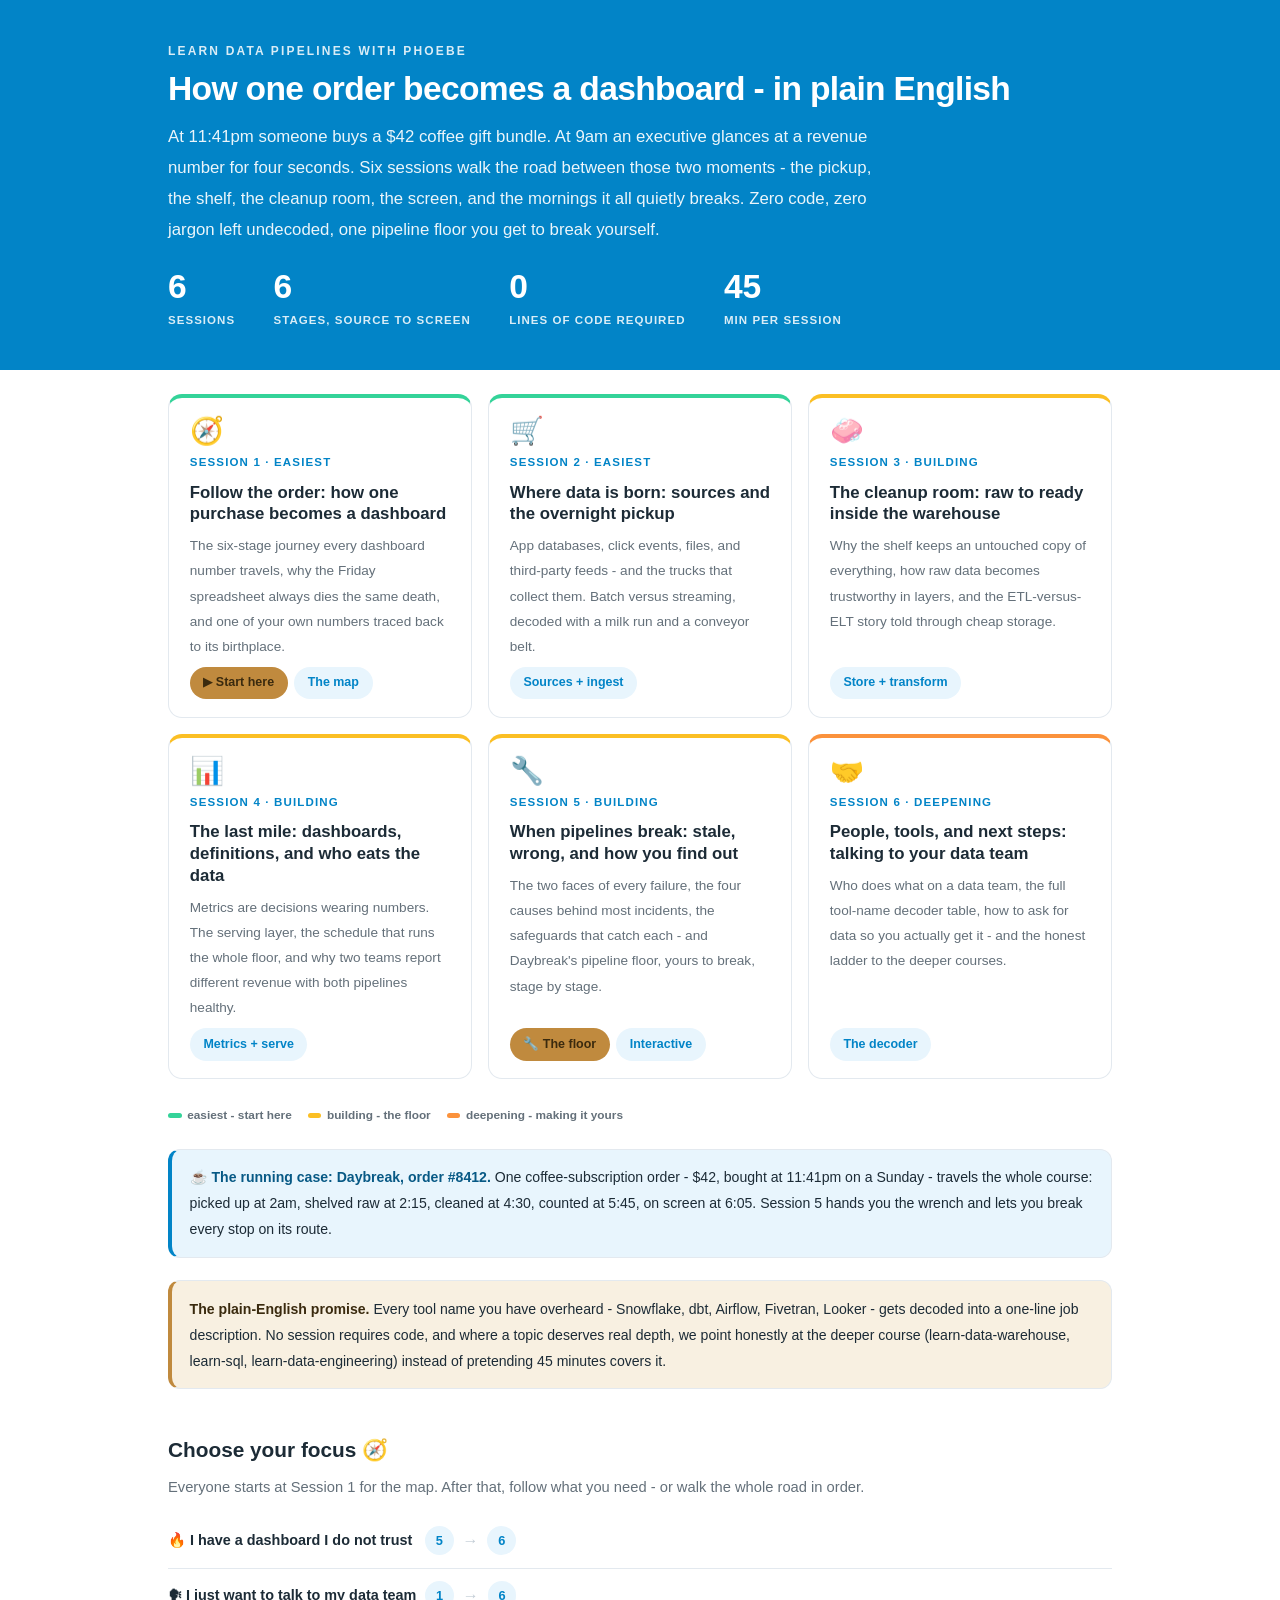
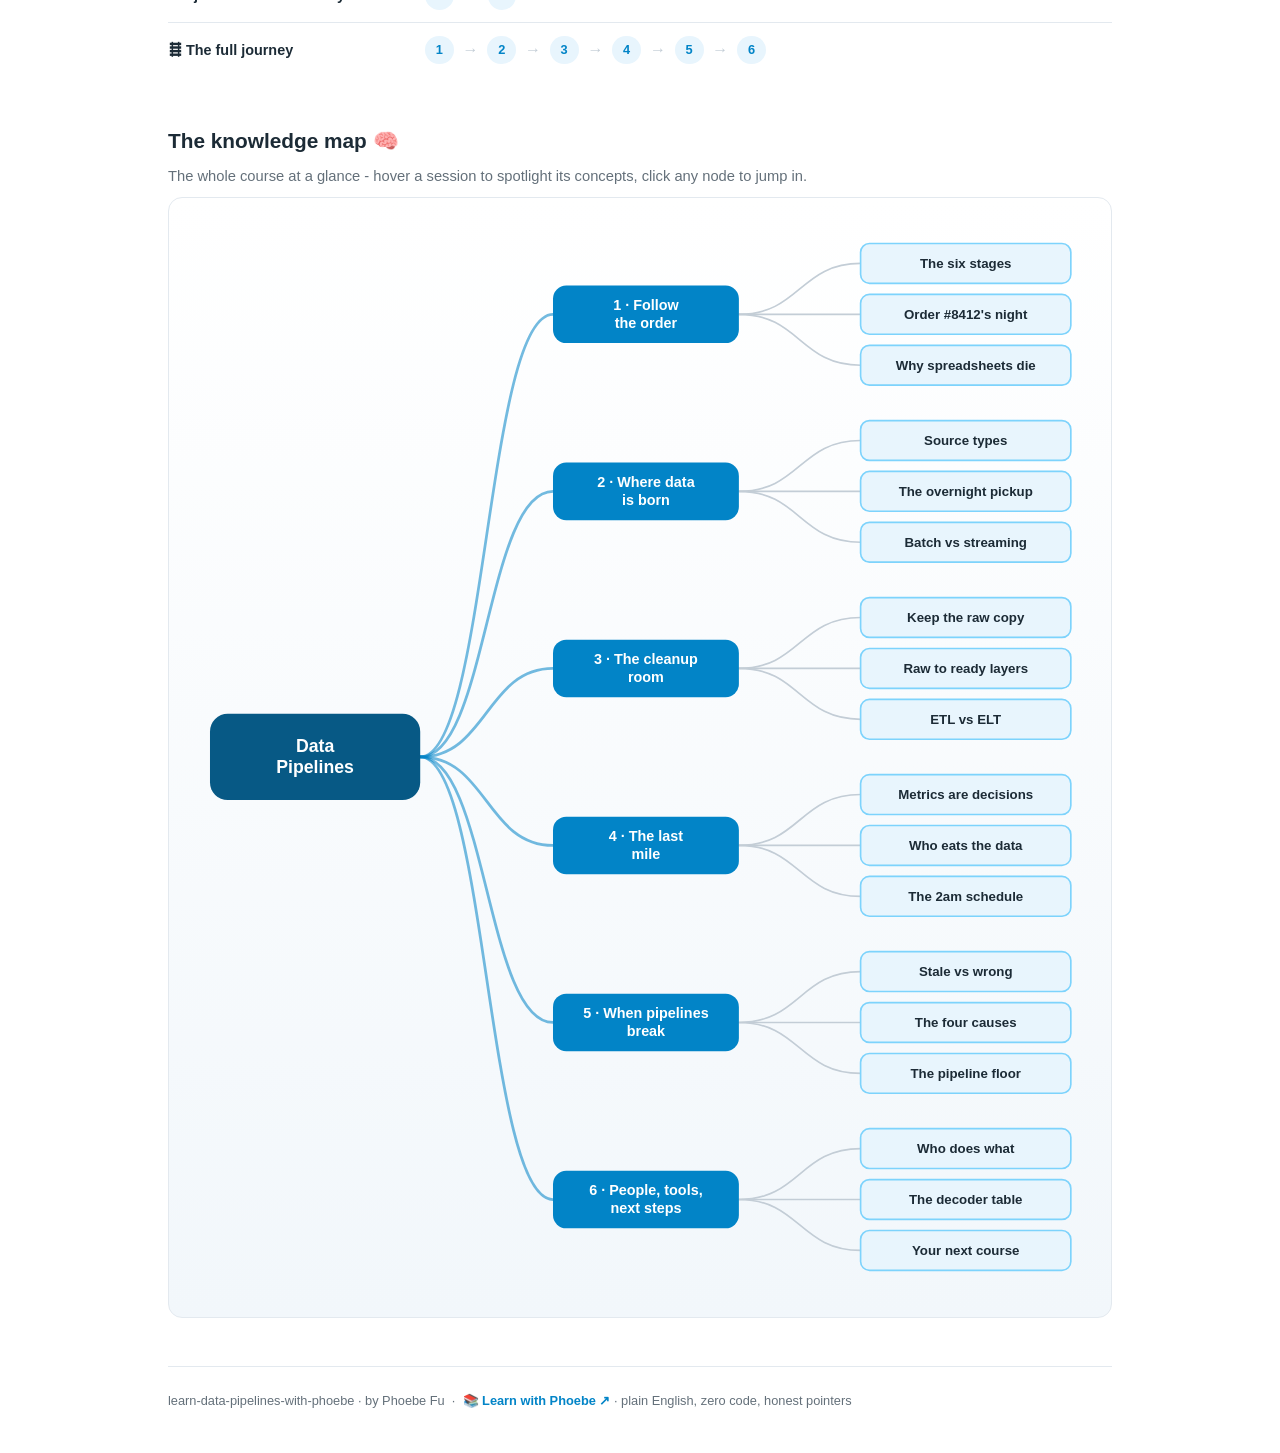
==== index.html @ 3b0aaba6 "Fix diagram clipping and make every page readable on a narrow screen Diagrams: measured geometry def" ====
<!DOCTYPE html>
<html lang="en">
<head>
<meta charset="UTF-8">
<meta name="viewport" content="width=device-width, initial-scale=1.0">
<title>learn data pipelines with phoebe - how one order becomes a dashboard, in plain English</title>
<link rel="stylesheet" href="assets/style.css?v=5">
<style>
  .stats-row { display: flex; gap: 2.4rem; margin-top: 1.5rem; flex-wrap: wrap; }
  .stat b { display: block; font-size: 2.1rem; font-weight: 800; line-height: 1.05; font-variant-numeric: tabular-nums; }
  .stat span { font-size: .72rem; opacity: .85; text-transform: uppercase; letter-spacing: .09em; font-weight: 600; }

  .course-grid { display: grid; grid-template-columns: repeat(auto-fit, minmax(17rem, 1fr)); gap: 1rem; margin-top: 1.5rem; }
  .course-card {
    border: 1px solid var(--hairline);
    border-top: 4px solid var(--diff, var(--indigo));
    border-radius: var(--radius);
    padding: 1.2rem 1.3rem 1.1rem;
    display: flex;
    flex-direction: column;
    gap: .5rem;
    text-decoration: none;
    color: var(--ink);
    background: #fff;
    transition: box-shadow .15s ease, border-color .15s ease, transform .15s ease;
    position: relative;
  }
  .course-card:hover { border-color: var(--indigo-soft); border-top-color: var(--diff, var(--indigo)); box-shadow: 0 8px 28px rgba(2,132,199,.16); transform: translateY(-3px); }
  .course-card .cicon { font-size: 1.7rem; line-height: 1; }
  .course-card .cnum { font-size: .72rem; font-weight: 700; color: var(--indigo); text-transform: uppercase; letter-spacing: .1em; }
  .course-card h3 { font-size: 1.05rem; font-weight: 800; line-height: 1.3; }
  .course-card p { font-size: .85rem; color: var(--muted); flex: 1; }
  .course-card .meta { display: flex; gap: .4rem; flex-wrap: wrap; }

  .diff-legend { display: flex; gap: 1rem; margin-top: 1.6rem; font-size: .74rem; color: var(--muted); font-weight: 600; flex-wrap: wrap; }
  .diff-legend i { display: inline-block; width: .85rem; height: .35rem; border-radius: 999px; margin-right: .35rem; vertical-align: middle; }

  .paths { margin-top: 2.6rem; }
  .paths h2 { font-size: 1.3rem; font-weight: 800; margin-bottom: .3rem; }
  .paths .plede { color: var(--muted); font-size: .92rem; margin-bottom: .8rem; }
  .path { display: flex; gap: .55rem; align-items: center; padding: .75rem 0; border-bottom: .5px solid var(--hairline); flex-wrap: wrap; }
  .path:last-child { border-bottom: none; }
  .path b { min-width: 15.5rem; font-size: .9rem; }
  .path .pstep { background: var(--indigo-50); color: var(--indigo); border-radius: 999px; padding: .16rem .68rem; font-weight: 700; font-size: .8rem; text-decoration: none; transition: all .12s ease; }
  .path .pstep:hover { background: var(--indigo); color: #fff; }
  .path .parr { color: var(--faint); font-weight: 700; }

  .mm-section { margin-top: 1.6rem; }
  .mm-section h2 { font-size: 1.3rem; font-weight: 800; margin-bottom: .2rem; }
  .mm-section .mm-lede { color: var(--muted); font-size: .92rem; margin-bottom: .4rem; }
  .mm-wrap { border: 1px solid var(--hairline); border-radius: var(--radius); background: linear-gradient(180deg,#fff, #F2F7FB); padding: .6rem; overflow-x: auto; }
  .mm-svg { width: 100%; height: auto; display: block; max-width: 60rem; margin: 0 auto; min-width: 34rem; }
  .mm-link { cursor: pointer; text-decoration: none; }
  .mm-node rect { transition: opacity .15s ease, filter .15s ease; }
  .mm-node text { pointer-events: none; }
  .mm-link:hover .mm-node rect { filter: brightness(1.06); }
  .mm-edge { transition: opacity .15s ease; }

  .note-band { margin-top: 1.4rem; background: var(--amber-50); border: 1px solid var(--hairline); border-left: 4px solid var(--amber); border-radius: 12px; padding: .9rem 1.1rem; font-size: .88rem; color: var(--ink); }
  .note-band b { color: var(--amber-ink); }

  .project-band { margin-top: 1.4rem; background: var(--indigo-50); border: 1px solid var(--hairline); border-left: 4px solid var(--indigo); border-radius: 12px; padding: .9rem 1.1rem; font-size: .88rem; color: var(--ink); }
  .project-band b { color: var(--indigo-deep); }
</style>
</head>
<body>

<header class="masthead">
  <div class="wrap">
    <div class="eyebrow">Learn Data Pipelines with Phoebe</div>
    <h1>How one order becomes a dashboard - <span class="accent">in plain English</span></h1>
    <p class="sub">At 11:41pm someone buys a $42 coffee gift bundle. At 9am an executive glances at a revenue number for four seconds. Six sessions walk the road between those two moments - the pickup, the shelf, the cleanup room, the screen, and the mornings it all quietly breaks. Zero code, zero jargon left undecoded, one pipeline floor you get to break yourself.</p>
    <div class="stats-row">
      <div class="stat"><b data-count="6">6</b><span>sessions</span></div>
      <div class="stat"><b data-count="6">6</b><span>stages, source to screen</span></div>
      <div class="stat"><b data-count="0">0</b><span>lines of code required</span></div>
      <div class="stat"><b data-count="45">45</b><span>min per session</span></div>
    </div>
  </div>
</header>

<main class="wrap">

  <section class="section">
    <div class="course-grid">
      <a class="course-card" href="courses/01-follow-the-order.html" style="--diff:#34D399">
        <span class="cicon">🧭</span>
        <span class="cnum">Session 1 · easiest</span>
        <h3>Follow the order: how one purchase becomes a dashboard</h3>
        <p>The six-stage journey every dashboard number travels, why the Friday spreadsheet always dies the same death, and one of your own numbers traced back to its birthplace.</p>
        <span class="meta"><span class="pill amber">▶ Start here</span><span class="pill light">The map</span></span>
      </a>
      <a class="course-card" href="courses/02-where-data-is-born.html" style="--diff:#34D399">
        <span class="cicon">🛒</span>
        <span class="cnum">Session 2 · easiest</span>
        <h3>Where data is born: sources and the overnight pickup</h3>
        <p>App databases, click events, files, and third-party feeds - and the trucks that collect them. Batch versus streaming, decoded with a milk run and a conveyor belt.</p>
        <span class="meta"><span class="pill light">Sources + ingest</span></span>
      </a>
      <a class="course-card" href="courses/03-the-cleanup-room.html" style="--diff:#FBBF24">
        <span class="cicon">🧼</span>
        <span class="cnum">Session 3 · building</span>
        <h3>The cleanup room: raw to ready inside the warehouse</h3>
        <p>Why the shelf keeps an untouched copy of everything, how raw data becomes trustworthy in layers, and the ETL-versus-ELT story told through cheap storage.</p>
        <span class="meta"><span class="pill light">Store + transform</span></span>
      </a>
      <a class="course-card" href="courses/04-the-last-mile.html" style="--diff:#FBBF24">
        <span class="cicon">📊</span>
        <span class="cnum">Session 4 · building</span>
        <h3>The last mile: dashboards, definitions, and who eats the data</h3>
        <p>Metrics are decisions wearing numbers. The serving layer, the schedule that runs the whole floor, and why two teams report different revenue with both pipelines healthy.</p>
        <span class="meta"><span class="pill light">Metrics + serve</span></span>
      </a>
      <a class="course-card" href="courses/05-when-pipelines-break.html" style="--diff:#FBBF24">
        <span class="cicon">🔧</span>
        <span class="cnum">Session 5 · building</span>
        <h3>When pipelines break: stale, wrong, and how you find out</h3>
        <p>The two faces of every failure, the four causes behind most incidents, the safeguards that catch each - and Daybreak's pipeline floor, yours to break, stage by stage.</p>
        <span class="meta"><span class="pill amber">🔧 The floor</span><span class="pill light">Interactive</span></span>
      </a>
      <a class="course-card" href="courses/06-people-tools-next-steps.html" style="--diff:#FB923C">
        <span class="cicon">🤝</span>
        <span class="cnum">Session 6 · deepening</span>
        <h3>People, tools, and next steps: talking to your data team</h3>
        <p>Who does what on a data team, the full tool-name decoder table, how to ask for data so you actually get it - and the honest ladder to the deeper courses.</p>
        <span class="meta"><span class="pill light">The decoder</span></span>
      </a>
    </div>
    <div class="diff-legend">
      <span><i style="background:#34D399"></i>easiest - start here</span>
      <span><i style="background:#FBBF24"></i>building - the floor</span>
      <span><i style="background:#FB923C"></i>deepening - making it yours</span>
    </div>

    <div class="project-band">
      <b>☕ The running case: Daybreak, order #8412.</b> One coffee-subscription order - $42, bought at 11:41pm on a Sunday - travels the whole course: picked up at 2am, shelved raw at 2:15, cleaned at 4:30, counted at 5:45, on screen at 6:05. Session 5 hands you the wrench and lets you break every stop on its route.
    </div>

    <div class="note-band">
      <b>The plain-English promise.</b> Every tool name you have overheard - Snowflake, dbt, Airflow, Fivetran, Looker - gets decoded into a one-line job description. No session requires code, and where a topic deserves real depth, we point honestly at the deeper course (learn-data-warehouse, learn-sql, learn-data-engineering) instead of pretending 45 minutes covers it.
    </div>

    <div class="paths">
      <h2>Choose your focus 🧭</h2>
      <p class="plede">Everyone starts at Session 1 for the map. After that, follow what you need - or walk the whole road in order.</p>
      <div class="path"><b>🔥 I have a dashboard I do not trust</b>
        <a class="pstep" href="courses/05-when-pipelines-break.html">5</a><span class="parr">→</span>
        <a class="pstep" href="courses/06-people-tools-next-steps.html">6</a>
      </div>
      <div class="path"><b>🗣 I just want to talk to my data team</b>
        <a class="pstep" href="courses/01-follow-the-order.html">1</a><span class="parr">→</span>
        <a class="pstep" href="courses/06-people-tools-next-steps.html">6</a>
      </div>
      <div class="path"><b>🛤 The full journey</b>
        <a class="pstep" href="courses/01-follow-the-order.html">1</a><span class="parr">→</span>
        <a class="pstep" href="courses/02-where-data-is-born.html">2</a><span class="parr">→</span>
        <a class="pstep" href="courses/03-the-cleanup-room.html">3</a><span class="parr">→</span>
        <a class="pstep" href="courses/04-the-last-mile.html">4</a><span class="parr">→</span>
        <a class="pstep" href="courses/05-when-pipelines-break.html">5</a><span class="parr">→</span>
        <a class="pstep" href="courses/06-people-tools-next-steps.html">6</a>
      </div>
    </div>
  </section>

  <section class="section mm-section">
    <h2>The knowledge map 🧠</h2>
    <p class="mm-lede">The whole course at a glance - hover a session to spotlight its concepts, click any node to jump in.</p>
    <div class="mm-wrap"><div id="mindmap"></div></div>
  </section>

  <footer class="pagefoot">
    <span>learn-data-pipelines-with-phoebe · by Phoebe Fu &nbsp;·&nbsp; 📚 <a href="https://phoebefu6.github.io/learn-with-phoebe/">Learn with Phoebe ↗</a> · plain English, zero code, honest pointers</span>
  </footer>
</main>

<script>
window.MINDMAP_DATA = {
  title: "Data\nPipelines",
  centerColor: "#075985",
  sessions: [
    { label: "Follow\nthe order", href: "courses/01-follow-the-order.html", color: "#34D399",
      concepts: [
        { label: "The six stages", href: "courses/01-follow-the-order.html" },
        { label: "Order #8412's night", href: "courses/01-follow-the-order.html" },
        { label: "Why spreadsheets die", href: "courses/01-follow-the-order.html" } ] },
    { label: "Where data\nis born", href: "courses/02-where-data-is-born.html", color: "#34D399",
      concepts: [
        { label: "Source types", href: "courses/02-where-data-is-born.html" },
        { label: "The overnight pickup", href: "courses/02-where-data-is-born.html" },
        { label: "Batch vs streaming", href: "courses/02-where-data-is-born.html" } ] },
    { label: "The cleanup\nroom", href: "courses/03-the-cleanup-room.html", color: "#FBBF24",
      concepts: [
        { label: "Keep the raw copy", href: "courses/03-the-cleanup-room.html" },
        { label: "Raw to ready layers", href: "courses/03-the-cleanup-room.html" },
        { label: "ETL vs ELT", href: "courses/03-the-cleanup-room.html" } ] },
    { label: "The last\nmile", href: "courses/04-the-last-mile.html", color: "#FBBF24",
      concepts: [
        { label: "Metrics are decisions", href: "courses/04-the-last-mile.html" },
        { label: "Who eats the data", href: "courses/04-the-last-mile.html" },
        { label: "The 2am schedule", href: "courses/04-the-last-mile.html" } ] },
    { label: "When pipelines\nbreak", href: "courses/05-when-pipelines-break.html", color: "#FBBF24",
      concepts: [
        { label: "Stale vs wrong", href: "courses/05-when-pipelines-break.html" },
        { label: "The four causes", href: "courses/05-when-pipelines-break.html" },
        { label: "The pipeline floor", href: "courses/05-when-pipelines-break.html" } ] },
    { label: "People, tools,\nnext steps", href: "courses/06-people-tools-next-steps.html", color: "#FB923C",
      concepts: [
        { label: "Who does what", href: "courses/06-people-tools-next-steps.html" },
        { label: "The decoder table", href: "courses/06-people-tools-next-steps.html" },
        { label: "Your next course", href: "courses/06-people-tools-next-steps.html" } ] }
  ]
};
</script>
<script src="assets/mindmap.js?v=5"></script>
<script src="assets/app.js?v=5"></script>
</body>
</html>
---- assets/style.css ----
/* learn-data-pipelines-with-phoebe - editorial bold design system
   Accent: indigo #0284C7 · Ink: #1C2B36 · Flagship: amber #C08A3E */

:root {
  --indigo: #0284C7;
  --indigo-deep: #075985;
  --indigo-mid: #0EA5E9;
  --indigo-soft: #7DD3FC;
  --indigo-50: #E8F5FD;
  --ink: #1C2B36;
  --muted: #64707A;
  --faint: #C3CDD6;
  --hairline: #E3E9EF;
  --amber: #C08A3E;
  --amber-ink: #3A2A0E;
  --amber-50: #F8F0E1;
  --paper: #FFFFFF;
  --code-bg: #122430;
  --code-ink: #DCEAF4;
  --radius: 14px;
}

* { margin: 0; padding: 0; box-sizing: border-box; }

html { font-size: 16px; scroll-behavior: smooth; }
html.zoom-125 { font-size: 20px; }
html.zoom-150 { font-size: 24px; }

body {
  font-family: "Inter", -apple-system, BlinkMacSystemFont, "Segoe UI", Roboto, sans-serif;
  background: var(--paper);
  color: var(--ink);
  line-height: 1.85;
  font-feature-settings: "tnum";
}

.wrap { max-width: 62rem; margin: 0 auto; padding: 0 1.5rem; }

/* ---------- header band ---------- */
.masthead {
  background: var(--indigo);
  color: #fff;
  padding: 2.5rem 0 2.25rem;
}
.masthead .eyebrow {
  font-size: .75rem;
  letter-spacing: .18em;
  text-transform: uppercase;
  opacity: .85;
  font-weight: 600;
}
.masthead h1 {
  font-size: 2.1rem;
  line-height: 1.15;
  font-weight: 800;
  margin: .5rem 0 .75rem;
  letter-spacing: -.02em;
}
.masthead h1 .accent { color: inherit; }
.masthead .sub { font-size: 1.05rem; opacity: .92; max-width: 44rem; }

.chip-row { display: flex; flex-wrap: wrap; gap: .5rem; margin-top: 1.1rem; }
.chip {
  display: inline-flex;
  align-items: center;
  gap: .35rem;
  border-radius: 999px;
  padding: .25rem .8rem;
  font-size: .78rem;
  font-weight: 600;
  white-space: nowrap;
}
.chip.level { background: #fff; color: var(--indigo); }
.chip.audience { background: rgba(255,255,255,.16); color: #fff; border: 1px solid rgba(255,255,255,.35); }
.chip.time { background: var(--ink); color: #fff; font-variant-numeric: tabular-nums; }

/* ---------- agenda bar ---------- */
.agenda {
  display: flex;
  border-radius: 999px;
  overflow: hidden;
  margin: 1.4rem 0 0;
  font-size: .72rem;
  font-weight: 600;
  text-align: center;
  color: #fff;
}
.agenda span { padding: .45rem .3rem; white-space: nowrap; overflow: hidden; text-overflow: ellipsis; }
.agenda .a1 { background: var(--indigo-deep); }
.agenda .a2 { background: var(--indigo-mid); }
.agenda .a3 { background: var(--amber); color: var(--amber-ink); }
.agenda .a4 { background: var(--indigo-soft); }

/* ---------- toolbar ---------- */
.toolbar {
  position: sticky;
  top: 0;
  z-index: 40;
  background: rgba(255,255,255,.94);
  backdrop-filter: blur(6px);
  border-bottom: 1px solid var(--hairline);
  padding: .55rem 0;
}
.toolbar .wrap { display: flex; align-items: center; gap: .6rem; }
.toolbar .crumb { font-size: .8rem; color: var(--muted); font-weight: 600; margin-right: auto; }
.toolbar .crumb a { color: var(--indigo); text-decoration: none; }
.btn {
  border: 1px solid var(--hairline);
  background: #fff;
  color: var(--ink);
  border-radius: 999px;
  padding: .35rem .9rem;
  font-size: .78rem;
  font-weight: 600;
  cursor: pointer;
  font-family: inherit;
  transition: all .15s ease;
}
.btn:hover { border-color: var(--indigo); color: var(--indigo); }
.btn.primary { background: var(--indigo); border-color: var(--indigo); color: #fff; }
.btn.primary:hover { background: var(--indigo-deep); }

/* ---------- sections ---------- */
main { padding: 2.5rem 0 4rem; }

.section { margin-bottom: 2.8rem; }
.section-kicker { margin-bottom: 1rem; }
.section-kicker .klabel {
  display: block;
  font-size: .72rem;
  text-transform: uppercase;
  letter-spacing: .1em;
  color: var(--indigo);
  font-weight: 700;
  margin-bottom: .35rem;
}
.section-kicker h2 {
  font-size: 1.45rem;
  font-weight: 800;
  letter-spacing: -.01em;
  display: flex;
  align-items: center;
  gap: .7rem;
  flex-wrap: wrap;
}
.section-kicker .tag {
  border-radius: 999px;
  padding: .18rem .7rem;
  font-size: .7rem;
  font-weight: 700;
  text-transform: uppercase;
  letter-spacing: .08em;
}
.tag.concept { background: var(--indigo-50); color: var(--indigo); }
.tag.demo { background: var(--amber-50); color: var(--amber-ink); }
.tag.exercise { background: var(--ink); color: #fff; }

.lede { color: var(--muted); max-width: 46rem; margin-bottom: 1.4rem; line-height: 1.8; }

/* live vs self-study markers on cards */
.mode {
  font-size: .64rem;
  font-weight: 700;
  text-transform: uppercase;
  letter-spacing: .07em;
  padding: .14rem .6rem;
  border-radius: 999px;
  flex: none;
}
.mode.live { background: var(--indigo); color: #fff; }
.mode.self { background: #fff; color: var(--muted); border: 1px solid var(--hairline); }

/* ---------- accordions ---------- */
details.card {
  border: 1px solid var(--hairline);
  border-radius: var(--radius);
  margin-bottom: .8rem;
  overflow: hidden;
  background: #fff;
}
details.card[open] { border-color: var(--indigo-soft); box-shadow: 0 8px 28px rgba(2,132,199,.08); }
details.card summary {
  list-style: none;
  cursor: pointer;
  padding: 1rem 1.25rem;
  display: flex;
  align-items: center;
  gap: .75rem;
  font-weight: 700;
  font-size: 1.02rem;
  user-select: none;
}
details.card summary::-webkit-details-marker { display: none; }
details.card summary .dot {
  width: .6rem; height: .6rem;
  border-radius: 999px;
  background: var(--indigo);
  flex: none;
}
details.card summary .mini { margin-left: auto; font-size: .72rem; color: var(--muted); font-weight: 600; white-space: nowrap; }
details.card summary .caret { transition: transform .2s ease; color: var(--indigo); font-size: .8rem; }
details.card[open] summary .caret { transform: rotate(90deg); }
details.card .body { padding: 0 1.25rem 1.4rem; border-top: 1px solid var(--hairline); padding-top: 1.15rem; }
details.card .body p { margin-bottom: 1.05rem; max-width: 48rem; }
details.card .body p:last-child { margin-bottom: 0; }
details.card .body ul, details.card .body ol { margin: 0 0 1.1rem 1.2rem; max-width: 47rem; }
details.card .body li { margin-bottom: .65rem; }
details.card .body h4 { font-size: .95rem; font-weight: 700; margin: 1.1rem 0 .45rem; }
details.card .body h4:first-child { margin-top: 0; }

/* ---------- pills & legends ---------- */
.legend { display: flex; flex-wrap: wrap; gap: .5rem; margin: 0 0 1.2rem; }
.pill {
  display: inline-flex;
  align-items: center;
  gap: .4rem;
  border-radius: 999px;
  padding: .28rem .85rem;
  font-size: .78rem;
  font-weight: 600;
}
.pill.solid { background: var(--indigo); color: #fff; }
.pill.light { background: var(--indigo-50); color: var(--indigo); }
.pill.inkpill { background: var(--ink); color: #fff; }
.pill.amber, .pill.peach { background: var(--amber); color: var(--amber-ink); }
.pill.bare { color: var(--faint); }

/* ---------- 4D grid ---------- */
.grid-2 { display: grid; grid-template-columns: repeat(auto-fit, minmax(15rem, 1fr)); gap: .8rem; margin: .5rem 0 1rem; }
.d-card {
  border: 1px solid var(--hairline);
  border-left: 4px solid var(--indigo);
  border-radius: 10px;
  padding: 1rem 1.1rem;
}
.d-card h4 { font-size: .95rem; margin-bottom: .3rem; }
.d-card h4 .lead-letter { color: var(--indigo); }
.d-card p { font-size: .86rem; color: var(--muted); margin: 0; }

/* ---------- tables ---------- */
table.clean { width: 100%; border-collapse: collapse; font-size: .9rem; margin: .4rem 0 1rem; }
table.clean th {
  text-align: left;
  font-size: .72rem;
  text-transform: uppercase;
  letter-spacing: .08em;
  color: var(--muted);
  padding: .5rem .6rem;
  border-bottom: 2px solid var(--ink);
}
table.clean td { padding: .7rem .6rem; border-bottom: .5px solid var(--hairline); vertical-align: top; line-height: 1.7; }
table.clean td:first-child { font-weight: 600; }

/* ---------- prompt boxes ---------- */
.prompt-box {
  position: relative;
  background: var(--code-bg);
  color: var(--code-ink);
  border-radius: var(--radius);
  padding: 1.1rem 1.2rem;
  margin: 1rem 0 1.2rem;
  font-family: "SF Mono", ui-monospace, Menlo, Consolas, monospace;
  font-size: .84rem;
  line-height: 1.65;
  white-space: pre-wrap;
  word-break: break-word;
}
.prompt-box .label {
  position: absolute;
  top: -0.7rem;
  left: 1rem;
  background: var(--indigo);
  color: #fff;
  font-family: "Inter", -apple-system, sans-serif;
  font-size: .68rem;
  font-weight: 700;
  letter-spacing: .06em;
  text-transform: uppercase;
  border-radius: 999px;
  padding: .15rem .7rem;
}
.prompt-box.bad .label { background: var(--faint); color: var(--ink); }
.prompt-box.good .label { background: var(--amber); color: var(--amber-ink); }
.copy-btn {
  position: absolute;
  top: .7rem;
  right: .7rem;
  background: rgba(255,255,255,.1);
  border: 1px solid rgba(255,255,255,.25);
  color: #fff;
  border-radius: 999px;
  padding: .25rem .8rem;
  font-size: .72rem;
  font-weight: 600;
  cursor: pointer;
  font-family: "Inter", -apple-system, sans-serif;
  transition: background .15s ease;
}
.copy-btn:hover { background: rgba(255,255,255,.22); }
.copy-btn.copied { background: var(--amber); border-color: var(--amber); color: var(--amber-ink); }

/* ---------- demo steps ---------- */
.steps { counter-reset: step; margin: .6rem 0 1rem; }
.step {
  display: flex;
  gap: .9rem;
  padding: .85rem 0;
  border-bottom: .5px solid var(--hairline);
}
.step:last-child { border-bottom: none; }
.step::before {
  counter-increment: step;
  content: counter(step);
  flex: none;
  width: 1.7rem; height: 1.7rem;
  border-radius: 999px;
  background: var(--indigo-50);
  color: var(--indigo);
  font-weight: 700;
  font-size: .85rem;
  display: inline-flex;
  align-items: center;
  justify-content: center;
  margin-top: .1rem;
}
.step p { margin: 0; }

/* ---------- callouts ---------- */
.callout {
  border-radius: var(--radius);
  padding: 1rem 1.2rem;
  margin: 1rem 0;
  font-size: .92rem;
}
.callout.tip { background: var(--indigo-50); border-left: 4px solid var(--indigo); }
.callout.win { background: var(--amber-50); border-left: 4px solid var(--amber); }
.callout strong:first-child { display: block; margin-bottom: .2rem; }

.callout.example {
  background: #FFFFFF;
  border: 1px solid var(--hairline);
  border-left: 4px solid var(--amber);
  font-size: .9rem;
}
.callout.example .ex-pill {
  display: inline-block;
  background: var(--amber);
  color: var(--amber-ink);
  border-radius: 999px;
  padding: .15rem .7rem;
  font-size: .68rem;
  font-weight: 700;
  text-transform: uppercase;
  letter-spacing: .06em;
  margin-bottom: .5rem;
}
.callout.example p { margin: 0 0 .75rem; max-width: 47rem; }
.callout.example p:last-child { margin-bottom: 0; }
.callout.example ul { margin: 0 0 0 1.1rem; max-width: 46rem; }
.callout.example li { margin-bottom: .6rem; }
.callout.example li:last-child { margin-bottom: 0; }

/* ---------- zoomable figures ---------- */
figure.zoomable {
  border: 1px solid var(--hairline);
  border-radius: var(--radius);
  padding: 1.2rem;
  margin: 1rem 0 1.4rem;
  cursor: zoom-in;
  transition: box-shadow .15s ease;
  background: #fff;
}
figure.zoomable:hover { box-shadow: 0 8px 28px rgba(2,132,199,.12); }
figure.zoomable svg, figure.zoomable img { width: 100%; height: auto; display: block; }
figure.zoomable figcaption {
  margin-top: .6rem;
  font-size: .76rem;
  color: var(--muted);
  font-weight: 600;
  display: flex;
  align-items: center;
  gap: .4rem;
}

.lightbox {
  position: fixed;
  inset: 0;
  z-index: 100;
  background: rgba(28,43,54,.9);
  display: none;
  align-items: center;
  justify-content: center;
  padding: 3vh 3vw;
  cursor: zoom-out;
}
.lightbox.open { display: flex; }
.lightbox .inner {
  background: #fff;
  border-radius: var(--radius);
  padding: 2rem;
  max-width: 94vw;
  max-height: 92vh;
  overflow: auto;
}
.lightbox .inner svg, .lightbox .inner img { width: min(88vw, 70rem); height: auto; }
.lightbox .close-hint {
  position: fixed;
  top: 1rem; right: 1.4rem;
  color: #fff;
  font-size: .8rem;
  font-weight: 600;
  opacity: .8;
}

/* ---------- courses covered ---------- */
.covered { border: 1px solid var(--hairline); border-radius: var(--radius); overflow: hidden; }
.covered-row {
  display: flex;
  align-items: baseline;
  gap: .8rem;
  padding: .75rem 1.1rem;
  border-bottom: .5px solid var(--hairline);
  font-size: .9rem;
}
.covered-row:last-child { border-bottom: none; }
.covered-row .status { flex: none; }
.covered-row .name { font-weight: 600; }
.covered-row .note { margin-left: auto; color: var(--muted); font-size: .78rem; text-align: right; }

/* ---------- cheat sheet footer ---------- */
.cheat {
  background: var(--ink);
  color: #fff;
  border-radius: var(--radius);
  padding: 1.6rem 1.6rem 1.3rem;
  margin-top: 3rem;
}
.cheat h3 { font-size: 1.1rem; margin-bottom: 1rem; }
.cheat h3 span { color: var(--indigo-soft); }
.cheat .grid-2 { gap: 1rem; }
.cheat .cheat-item { border-left: 3px solid var(--indigo-mid); padding-left: .8rem; }
.cheat .cheat-item b { display: block; font-size: .85rem; color: var(--indigo-soft); }
.cheat .cheat-item span { font-size: .82rem; opacity: .85; }

footer.pagefoot {
  border-top: 1px solid var(--hairline);
  margin-top: 3rem;
  padding: 1.4rem 0 2.5rem;
  font-size: .8rem;
  color: var(--muted);
  display: flex;
  justify-content: space-between;
  flex-wrap: wrap;
  gap: .8rem;
}
footer.pagefoot a { color: var(--indigo); text-decoration: none; font-weight: 600; }

/* ---------- wayfinding: reading progress + section dots + part numbers ---------- */

#progress-bar {
  position: fixed;
  top: 0; left: 0;
  height: 3px;
  width: 0;
  background: linear-gradient(90deg, var(--indigo), var(--amber));
  z-index: 90;
}

.pagenav {
  position: fixed;
  right: 1.1rem;
  top: 50%;
  transform: translateY(-50%);
  z-index: 50;
  display: flex;
  flex-direction: column;
  gap: .55rem;
}
.pagenav a {
  width: .68rem; height: .68rem;
  border-radius: 999px;
  background: #fff;
  border: 2px solid var(--faint);
  display: block;
  position: relative;
  transition: all .15s ease;
}
.pagenav a:hover { border-color: var(--indigo); transform: scale(1.3); }
.pagenav a.active { background: var(--indigo); border-color: var(--indigo); }
.pagenav a .nlabel {
  position: absolute;
  right: 1.4rem;
  top: 50%;
  transform: translateY(-50%);
  background: var(--ink);
  color: #fff;
  font-size: .7rem;
  font-weight: 600;
  padding: .22rem .65rem;
  border-radius: 6px;
  white-space: nowrap;
  opacity: 0;
  pointer-events: none;
  transition: opacity .15s ease;
}
.pagenav a:hover .nlabel { opacity: 1; }
@media (max-width: 74rem) { .pagenav { display: none; } }

main { counter-reset: partnum -1; }
.section .section-kicker { position: relative; }
.section .section-kicker::before {
  counter-increment: partnum;
  content: counter(partnum, decimal-leading-zero);
  position: absolute;
  right: 0;
  top: -1.2rem;
  font-size: 4.4rem;
  font-weight: 800;
  color: var(--indigo-50);
  line-height: 1;
  font-variant-numeric: tabular-nums;
  pointer-events: none;
  z-index: 0;
}
.section .section-kicker > * { position: relative; z-index: 1; }

details.card summary { transition: background .15s ease; }
details.card summary:hover { background: #F2F7FB; }

/* ---------- journey strip: you are here in the series ---------- */
.journey {
  display: flex;
  align-items: center;
  gap: .45rem;
  margin-top: 1.1rem;
  flex-wrap: wrap;
}
.journey .jlabel { font-size: .7rem; font-weight: 700; text-transform: uppercase; letter-spacing: .09em; opacity: .8; margin-right: .3rem; }
.journey a {
  width: 1.7rem; height: 1.7rem;
  border-radius: 999px;
  display: inline-flex;
  align-items: center;
  justify-content: center;
  font-size: .8rem;
  font-weight: 700;
  text-decoration: none;
  color: #fff;
  border: 1.5px solid rgba(255,255,255,.45);
  transition: all .15s ease;
  font-variant-numeric: tabular-nums;
}
.journey a:hover { border-color: #fff; transform: scale(1.12); }
.journey a.here { background: #fff; color: var(--indigo); border-color: #fff; }
.journey a.dd-chip { width: auto; border-radius: 999px; padding: 0 .7rem; font-size: .72rem; }

/* ---------- check-yourself quiz ---------- */
.quiz-q {
  border: 1px solid var(--hairline);
  border-radius: var(--radius);
  padding: 1.1rem 1.25rem 1rem;
  margin-bottom: .9rem;
  background: #fff;
}
.quiz-q .qtext { font-weight: 700; margin-bottom: .7rem; }
.quiz-q .qopt {
  display: block;
  width: 100%;
  text-align: left;
  background: #fff;
  border: 1px solid var(--hairline);
  border-radius: 10px;
  padding: .6rem .9rem;
  margin-bottom: .5rem;
  font-size: .9rem;
  font-family: inherit;
  color: var(--ink);
  cursor: pointer;
  transition: all .15s ease;
}
.quiz-q .qopt:hover { border-color: var(--indigo); background: var(--indigo-50); }
.quiz-q .qopt.correct { background: var(--indigo); border-color: var(--indigo); color: #fff; font-weight: 600; }
.quiz-q .qopt.correct::after { content: "  ✓"; }
.quiz-q .qopt.wrong { background: #FEF2F2; border-color: #FCA5A5; color: #991B1B; animation: qshake .3s ease; }
.quiz-q .qopt.wrong::after { content: "  ✗ try again"; font-size: .78rem; }
.quiz-q .qopt:disabled { cursor: default; }
.quiz-q .qwhy {
  display: none;
  background: var(--amber-50);
  border-left: 4px solid var(--amber);
  border-radius: 8px;
  padding: .6rem .9rem;
  font-size: .86rem;
  margin-top: .3rem;
}
.quiz-q.answered .qwhy { display: block; }
@keyframes qshake {
  0%, 100% { transform: translateX(0); }
  25% { transform: translateX(-5px); }
  75% { transform: translateX(5px); }
}
.quiz-score { font-weight: 700; color: var(--indigo); margin-top: .4rem; }

@media (prefers-reduced-motion: reduce) {
  .quiz-q .qopt.wrong { animation: none; }
  .journey a:hover { transform: none; }
}

/* ---------- micro-interactions (react-bits inspired, vanilla) ---------- */

/* BlurText: staggered word reveal on the masthead headline */
.masthead h1 .bw {
  display: inline-block;
  opacity: 0;
  filter: blur(8px);
  transform: translateY(.35em);
  animation: bw-in .7s cubic-bezier(.22,.9,.35,1) forwards;
  animation-delay: var(--bw-delay, 0s);
}
@keyframes bw-in {
  to { opacity: 1; filter: blur(0); transform: translateY(0); }
}

/* SpotlightCard: cursor-following highlight on accordion cards */
details.card { position: relative; }
details.card::after {
  content: "";
  position: absolute;
  inset: 0;
  pointer-events: none;
  opacity: 0;
  transition: opacity .3s ease;
  background: radial-gradient(320px circle at var(--mx, 50%) var(--my, 50%), rgba(2,132,199,.09), transparent 65%);
}
details.card:hover::after { opacity: 1; }

/* ScrollReveal: sections rise in as they enter the viewport */
.js-reveal .section {
  opacity: 0;
  transform: translateY(16px);
  transition: opacity .6s ease, transform .6s cubic-bezier(.22,.9,.35,1);
}
.js-reveal .section.revealed { opacity: 1; transform: none; }

@media (prefers-reduced-motion: reduce) {
  .masthead h1 .bw { animation: none; opacity: 1; filter: none; transform: none; }
  details.card::after { display: none; }
  .js-reveal .section { opacity: 1; transform: none; transition: none; }
}

@media (max-width: 40rem) {
  .masthead h1 { font-size: 1.6rem; }
  .agenda span { font-size: .6rem; }
  .toolbar .crumb { display: none; }
}

@media print {
  .toolbar, .copy-btn { display: none; }
  details.card { border: 1px solid #ccc; }
}

/* ===== med-live.js breath pacer ===== */
.medbox {
  border: 1px solid var(--hairline);
  border-radius: var(--radius);
  background: var(--paper);
  padding: 22px 24px 24px;
  margin: 26px 0;
  box-shadow: 0 10px 30px rgba(28, 43, 54, 0.07);
}
.med-head { display: flex; align-items: baseline; justify-content: space-between; gap: 12px; flex-wrap: wrap; }
.med-title { font-weight: 800; font-size: 1.05rem; color: var(--ink); }
.med-honest { font-size: 0.78rem; color: var(--muted); font-style: italic; }
.med-controls { display: flex; flex-wrap: wrap; gap: 14px; margin-top: 14px; }
.med-group { display: flex; flex-wrap: wrap; gap: 8px; }
.med-pill {
  border: 1.5px solid var(--hairline); background: var(--paper); color: var(--muted);
  border-radius: 999px; padding: 7px 14px; font: 600 0.82rem Inter, sans-serif; cursor: pointer;
  transition: all 0.15s ease;
}
.med-pill:hover { border-color: var(--indigo-mid); color: var(--indigo); }
.med-pill.on { background: var(--indigo); border-color: var(--indigo); color: #fff; }
.med-note { margin-top: 10px; font-size: 0.88rem; color: var(--muted); }
.med-stage { display: flex; justify-content: center; padding: 26px 0 18px; }
.med-ring {
  position: relative; width: 220px; height: 220px; border-radius: 50%;
  border: 2px dashed var(--faint); display: flex; align-items: center; justify-content: center;
}
.med-circle {
  position: absolute; inset: 10px; border-radius: 50%;
  background: radial-gradient(circle at 38% 32%, var(--indigo-mid), var(--indigo-deep));
  transform: scale(0.45); transition: none; will-change: transform; opacity: 0.92;
}
.med-phase { position: relative; z-index: 2; text-align: center; color: #fff; text-shadow: 0 1px 6px rgba(18, 36, 48, 0.45); }
.med-phase-name { display: block; font: 800 1.3rem Inter, sans-serif; }
.med-phase-count { display: block; font: 700 2rem Inter, sans-serif; }
.med-bottom { display: flex; align-items: center; gap: 14px; flex-wrap: wrap; }
.med-clock { font: 800 1.1rem Inter, sans-serif; color: var(--ink); margin-left: auto; }
.med-breaths { font: 600 0.85rem Inter, sans-serif; color: var(--muted); }
@media (max-width: 560px) { .med-ring { width: 180px; height: 180px; } }

/* === LWP-PATCH v2 === */
/* palette-agnostic aliases: 75 repos use --indigo/--amber, 1 uses --pine/--clay */
:root {
  --pv-accent: var(--indigo, var(--pine, #334155));
  --pv-flag: var(--amber, var(--clay, #B45309));
  --pv-flag-50: var(--amber-50, var(--clay-50, #FEF3E2));
}

/* ============================================================
   v2 - readable on a phone + reading modes
   Layout only. No palette tokens are changed.
   ============================================================ */

/* --- skip link --- */
.skip-link {
  position: absolute; left: -9999px; top: 0; z-index: 200;
  background: var(--pv-accent); color: #fff;
  padding: .7rem 1.1rem; border-radius: 0 0 var(--radius) 0;
  font-weight: 700; font-size: .85rem; text-decoration: none;
}
.skip-link:focus { left: 0; }

/* --- visible keyboard focus everywhere --- */
:focus-visible {
  outline: 3px solid var(--pv-flag);
  outline-offset: 2px;
  border-radius: 4px;
}

/* --- diagrams: hold authored width, scroll instead of shrinking --- */
.figscroll { overflow-x: auto; -webkit-overflow-scrolling: touch; overscroll-behavior-x: contain; }
.figscroll::-webkit-scrollbar { height: 6px; }
.figscroll::-webkit-scrollbar-thumb { background: var(--faint); border-radius: 3px; }

/* --- tables: scroll container + sticky row label --- */
.tablescroll { overflow-x: auto; -webkit-overflow-scrolling: touch; border-radius: var(--radius); }

/* --- section contents counter --- */
.sec-meta {
  display: block; margin-top: .3rem;
  font-size: .72rem; font-weight: 700; letter-spacing: .06em;
  text-transform: uppercase; color: var(--muted);
  font-variant-numeric: tabular-nums;
}

/* --- study-mode switch --- */
.btn.mode-on { background: var(--pv-flag); border-color: var(--pv-flag); color: #fff; }

/* --- deep-linked card gets a moment of emphasis --- */
details.card.linked { border-color: var(--pv-flag); box-shadow: 0 0 0 3px var(--pv-flag-50); }

@media (max-width: 820px) {
  /* labels keep the size they were drawn at; the figure scrolls */
  figure.zoomable svg { min-width: 820px; }
  .figscroll .mm-svg, .mindmap svg { min-width: 840px; }

  table.clean { min-width: 620px; }
  table.clean th:first-child,
  table.clean td:first-child {
    position: sticky; left: 0; background: #fff;
    box-shadow: 1px 0 0 var(--hairline);
  }

  pre, .prompt-box { overflow-x: auto; }

  /* 44px tap targets */
  details.card summary { min-height: 44px; }
  .qopt { min-height: 44px; display: flex; align-items: center; padding: .7rem .9rem; }
  .toolbar .btn, .pagefoot a { min-height: 44px; display: inline-flex; align-items: center; }
}

@media (max-width: 640px) {
  /* long inline code tokens and nowrap chips are the two things that still
     forced the page sideways below 640px: let them break rather than push
     the layout. Inside the media query only - desktop is untouched. */
  :not(pre) > code, .prompt-box span, code span { overflow-wrap: anywhere; word-break: break-word; }
  .chip, .syn-chip, .pill, .mode, .tag { white-space: normal; max-width: 100%; }

  /* the agenda bar truncated its own labels into nonsense - stack it */
  .agenda { flex-direction: column; align-items: stretch; gap: .3rem; }
  .agenda span { font-size: .74rem; text-align: left; padding: .4rem .7rem; flex: none !important; }
  .chip-row, .legend { flex-wrap: wrap; }
  .journey { flex-wrap: wrap; row-gap: .45rem; }
}

/* --- print: a session should print as a complete handout --- */
@media print {
  .pagenav, #progress-bar, .skip-link, .journey, .lightbox { display: none !important; }
  details.card > .body { display: block !important; }
  details.card, figure, table.clean, .callout { break-inside: avoid; page-break-inside: avoid; }
  figure.zoomable svg { min-width: 0; max-width: 100%; }
  .figscroll, .tablescroll { overflow: visible; }
  a[href^="http"]::after { content: " (" attr(href) ")"; font-size: .72rem; color: #555; }
}

/* swipe hint: own line, only when the diagram really does scroll */
figure.zoomable.can-scroll figcaption { flex-wrap: wrap; }
figure.zoomable.can-scroll figcaption::after {
  content: "swipe the diagram \2192";
  flex: 0 0 100%;
  margin-top: .2rem;
  font-size: .72rem;
  font-weight: 700;
  letter-spacing: .04em;
  color: var(--pv-flag);
}
/* === /LWP-PATCH === */
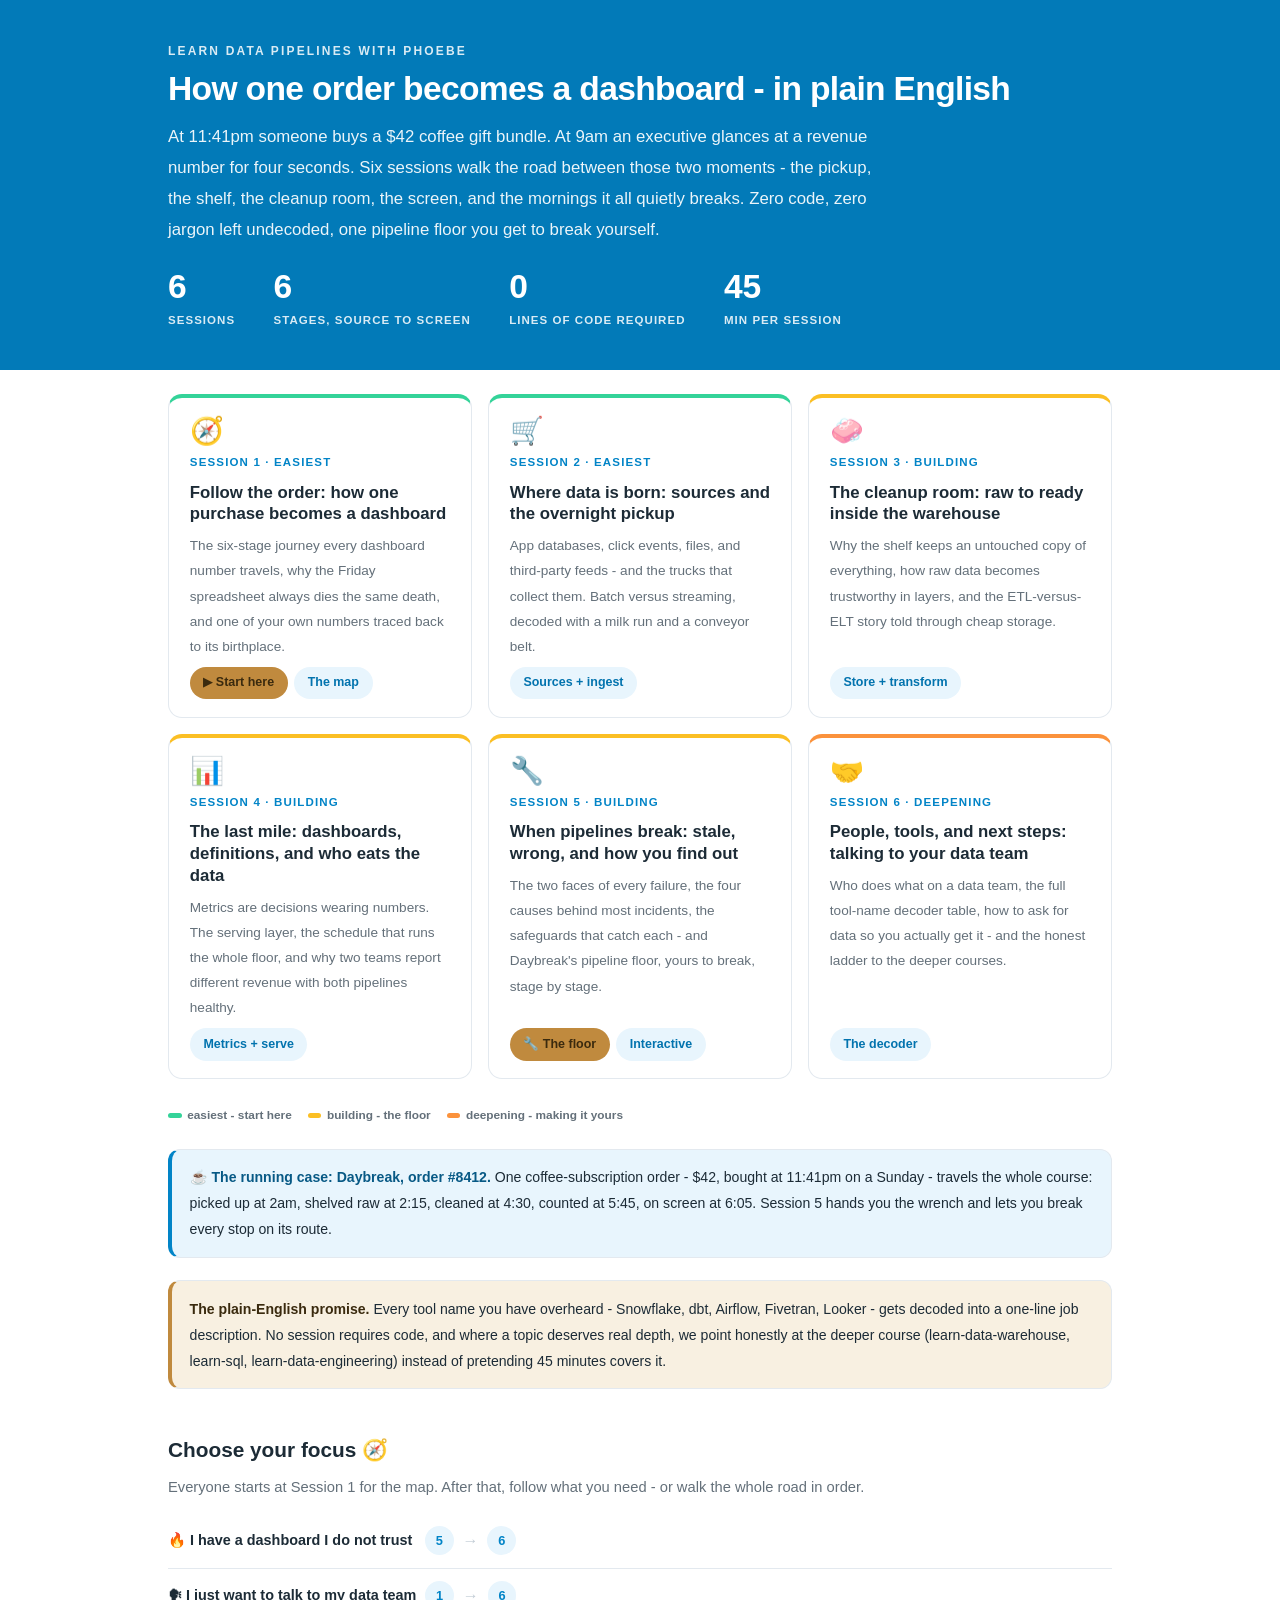
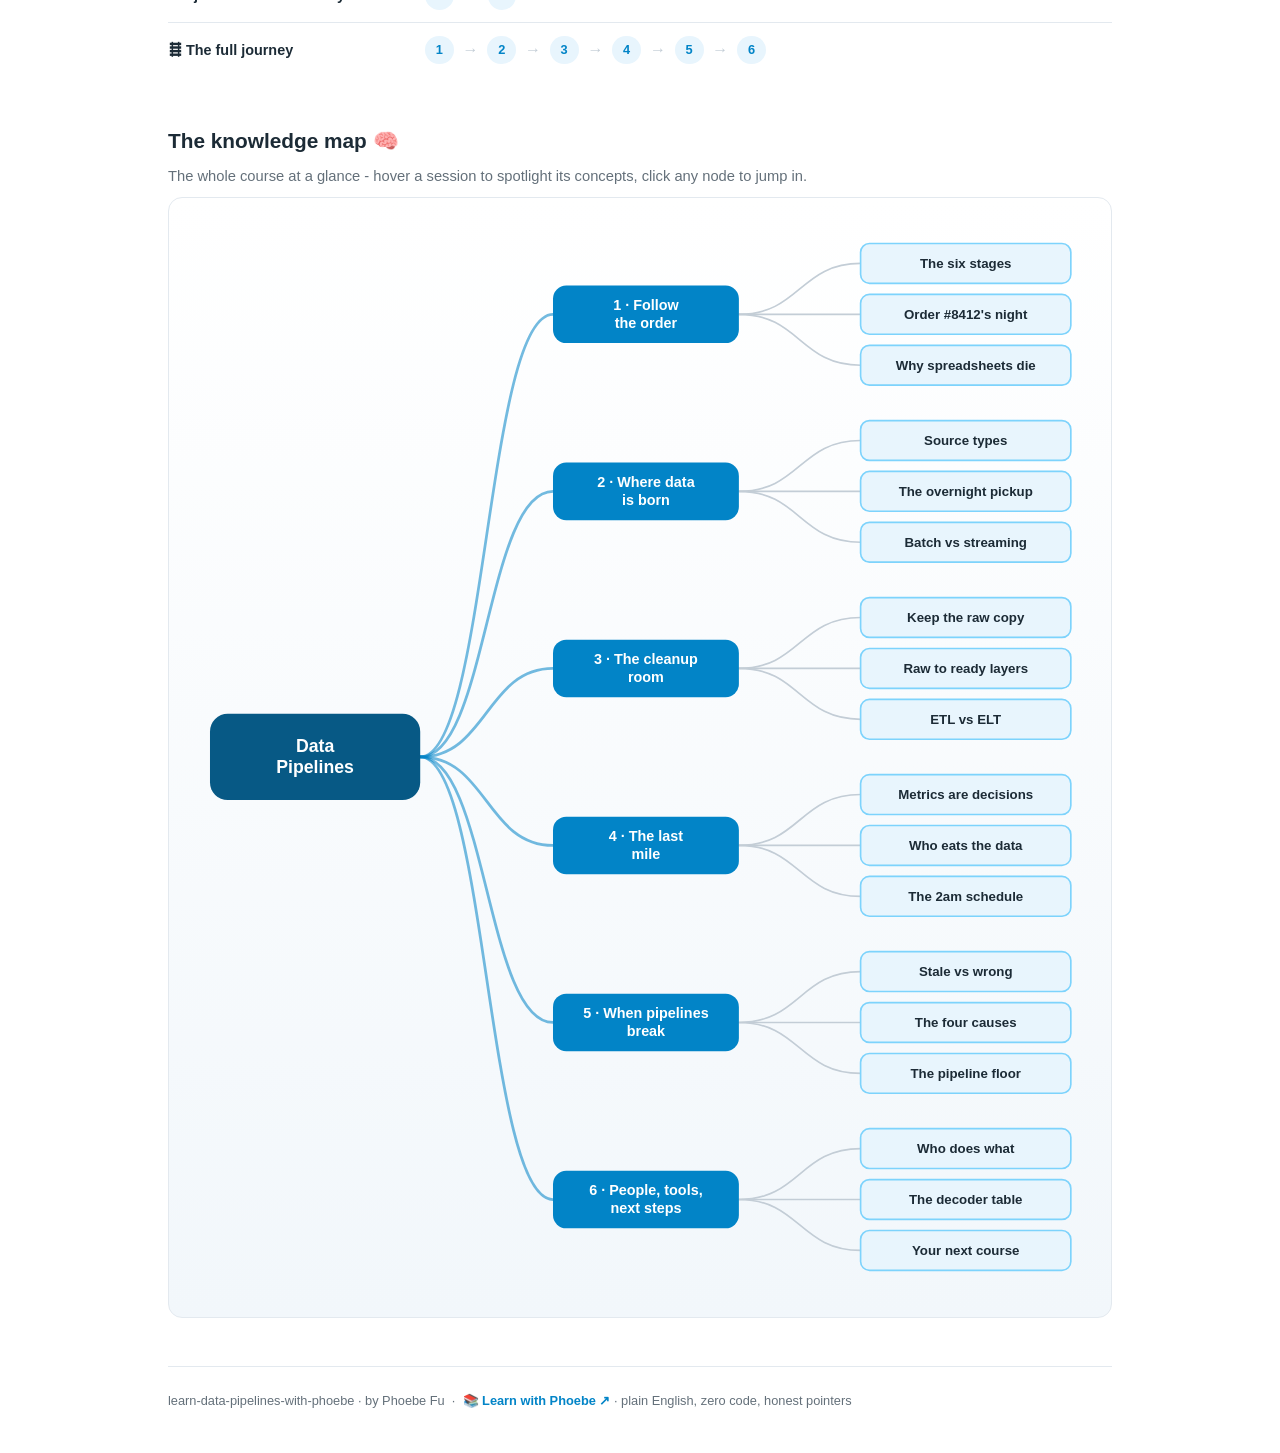
==== commit a2b46d47: "Raise every text-on-fill pair to WCAG AA (lowest was 3.7:1) 12 rule(s) drew text on a solid fill bel" ====
--- a/index.html
+++ b/index.html
@@ -3,8 +3,23 @@
 <head>
 <meta charset="UTF-8">
 <meta name="viewport" content="width=device-width, initial-scale=1.0">
+<!-- social:start -->
+<meta name="description" content="At 11:41pm someone buys a $42 coffee gift bundle. At 9am an executive glances at a revenue number for four seconds. Six sessions walk the road between those two moments - the pickup, the shelf...">
+<meta property="og:type" content="article">
+<meta property="og:site_name" content="Learn with Phoebe">
+<meta property="og:title" content="learn data pipelines with phoebe - how one order becomes a dashboard, in plain English">
+<meta property="og:description" content="At 11:41pm someone buys a $42 coffee gift bundle. At 9am an executive glances at a revenue number for four seconds. Six sessions walk the road between those two moments - the pickup, the shelf...">
+<meta property="og:url" content="https://phoebefu6.github.io/learn-data-pipelines-with-phoebe/">
+<meta property="og:image" content="https://phoebefu6.github.io/learn-data-pipelines-with-phoebe/assets/og-cover.png">
+<meta property="og:image:width" content="1200">
+<meta property="og:image:height" content="630">
+<meta name="twitter:card" content="summary_large_image">
+<meta name="twitter:title" content="learn data pipelines with phoebe - how one order becomes a dashboard, in plain English">
+<meta name="twitter:description" content="At 11:41pm someone buys a $42 coffee gift bundle. At 9am an executive glances at a revenue number for four seconds. Six sessions walk the road between those two moments - the pickup, the shelf...">
+<meta name="twitter:image" content="https://phoebefu6.github.io/learn-data-pipelines-with-phoebe/assets/og-cover.png">
+<!-- social:end -->
 <title>learn data pipelines with phoebe - how one order becomes a dashboard, in plain English</title>
-<link rel="stylesheet" href="assets/style.css?v=5">
+<link rel="stylesheet" href="assets/style.css?v=10">
 <style>
   .stats-row { display: flex; gap: 2.4rem; margin-top: 1.5rem; flex-wrap: wrap; }
   .stat b { display: block; font-size: 2.1rem; font-weight: 800; line-height: 1.05; font-variant-numeric: tabular-nums; }
@@ -211,7 +226,7 @@
   ]
 };
 </script>
-<script src="assets/mindmap.js?v=5"></script>
-<script src="assets/app.js?v=5"></script>
+<script src="assets/mindmap.js?v=6"></script>
+<script src="assets/app.js?v=6"></script>
 </body>
 </html>
--- a/assets/style.css
+++ b/assets/style.css
@@ -2,6 +2,8 @@
    Accent: indigo #0284C7 · Ink: #1C2B36 · Flagship: amber #C08A3E */
 
 :root {
+  --indigo-solid: #027AB8;
+  --indigo-text: #0273AE;
   --indigo: #0284C7;
   --indigo-deep: #075985;
   --indigo-mid: #0EA5E9;
@@ -38,7 +40,7 @@
 
 /* ---------- header band ---------- */
 .masthead {
-  background: var(--indigo);
+  background: var(--indigo-solid);
   color: #fff;
   padding: 2.5rem 0 2.25rem;
 }
@@ -70,7 +72,7 @@
   font-weight: 600;
   white-space: nowrap;
 }
-.chip.level { background: #fff; color: var(--indigo); }
+.chip.level { background: #fff; color: var(--indigo-text); }
 .chip.audience { background: rgba(255,255,255,.16); color: #fff; border: 1px solid rgba(255,255,255,.35); }
 .chip.time { background: var(--ink); color: #fff; font-variant-numeric: tabular-nums; }
 
@@ -87,9 +89,9 @@
 }
 .agenda span { padding: .45rem .3rem; white-space: nowrap; overflow: hidden; text-overflow: ellipsis; }
 .agenda .a1 { background: var(--indigo-deep); }
-.agenda .a2 { background: var(--indigo-mid); }
+.agenda .a2 { background: var(--indigo-mid); color: var(--ink); }
 .agenda .a3 { background: var(--amber); color: var(--amber-ink); }
-.agenda .a4 { background: var(--indigo-soft); }
+.agenda .a4 { background: var(--indigo-soft); color: var(--ink); }
 
 /* ---------- toolbar ---------- */
 .toolbar {
@@ -101,8 +103,9 @@
   border-bottom: 1px solid var(--hairline);
   padding: .55rem 0;
 }
-.toolbar .wrap { display: flex; align-items: center; gap: .6rem; }
-.toolbar .crumb { font-size: .8rem; color: var(--muted); font-weight: 600; margin-right: auto; }
+.toolbar .wrap { display: flex; align-items: center; gap: .5rem; flex-wrap: nowrap; }
+.toolbar .crumb { font-size: .8rem; color: var(--muted); font-weight: 600; margin-right: auto; min-width: 0; white-space: nowrap; overflow: hidden; text-overflow: ellipsis; }
+.toolbar .btn { white-space: nowrap; flex: none; padding: .38rem .8rem; font-size: .78rem; line-height: 1.2; }
 .toolbar .crumb a { color: var(--indigo); text-decoration: none; }
 .btn {
   border: 1px solid var(--hairline);
@@ -117,7 +120,7 @@
   transition: all .15s ease;
 }
 .btn:hover { border-color: var(--indigo); color: var(--indigo); }
-.btn.primary { background: var(--indigo); border-color: var(--indigo); color: #fff; }
+.btn.primary { background: var(--indigo-solid); border-color: var(--indigo-solid); color: #fff; }
 .btn.primary:hover { background: var(--indigo-deep); }
 
 /* ---------- sections ---------- */
@@ -151,7 +154,7 @@
   text-transform: uppercase;
   letter-spacing: .08em;
 }
-.tag.concept { background: var(--indigo-50); color: var(--indigo); }
+.tag.concept { background: var(--indigo-50); color: var(--indigo-text); }
 .tag.demo { background: var(--amber-50); color: var(--amber-ink); }
 .tag.exercise { background: var(--ink); color: #fff; }
 
@@ -167,7 +170,7 @@
   border-radius: 999px;
   flex: none;
 }
-.mode.live { background: var(--indigo); color: #fff; }
+.mode.live { background: var(--indigo-solid); color: #fff; }
 .mode.self { background: #fff; color: var(--muted); border: 1px solid var(--hairline); }
 
 /* ---------- accordions ---------- */
@@ -219,8 +222,8 @@
   font-size: .78rem;
   font-weight: 600;
 }
-.pill.solid { background: var(--indigo); color: #fff; }
-.pill.light { background: var(--indigo-50); color: var(--indigo); }
+.pill.solid { background: var(--indigo-solid); color: #fff; }
+.pill.light { background: var(--indigo-50); color: var(--indigo-text); }
 .pill.inkpill { background: var(--ink); color: #fff; }
 .pill.amber, .pill.peach { background: var(--amber); color: var(--amber-ink); }
 .pill.bare { color: var(--faint); }
@@ -269,7 +272,7 @@
   position: absolute;
   top: -0.7rem;
   left: 1rem;
-  background: var(--indigo);
+  background: var(--indigo-solid);
   color: #fff;
   font-family: "Inter", -apple-system, sans-serif;
   font-size: .68rem;
@@ -302,11 +305,15 @@
 /* ---------- demo steps ---------- */
 .steps { counter-reset: step; margin: .6rem 0 1rem; }
 .step {
-  display: flex;
-  gap: .9rem;
+  display: grid;
+  grid-template-columns: max-content minmax(0, 1fr);
+  column-gap: .9rem;
+  row-gap: .2rem;
   padding: .85rem 0;
   border-bottom: .5px solid var(--hairline);
 }
+.step > * { grid-column: 2; min-width: 0; }
+.step > .prompt-box { margin: .8rem 0 .4rem; }
 .step:last-child { border-bottom: none; }
 .step::before {
   counter-increment: step;
@@ -315,7 +322,7 @@
   width: 1.7rem; height: 1.7rem;
   border-radius: 999px;
   background: var(--indigo-50);
-  color: var(--indigo);
+  color: var(--indigo-text);
   font-weight: 700;
   font-size: .85rem;
   display: inline-flex;
@@ -551,7 +558,7 @@
   font-variant-numeric: tabular-nums;
 }
 .journey a:hover { border-color: #fff; transform: scale(1.12); }
-.journey a.here { background: #fff; color: var(--indigo); border-color: #fff; }
+.journey a.here { background: #fff; color: var(--indigo-text); border-color: #fff; }
 .journey a.dd-chip { width: auto; border-radius: 999px; padding: 0 .7rem; font-size: .72rem; }
 
 /* ---------- check-yourself quiz ---------- */
@@ -579,7 +586,7 @@
   transition: all .15s ease;
 }
 .quiz-q .qopt:hover { border-color: var(--indigo); background: var(--indigo-50); }
-.quiz-q .qopt.correct { background: var(--indigo); border-color: var(--indigo); color: #fff; font-weight: 600; }
+.quiz-q .qopt.correct { background: var(--indigo-solid); border-color: var(--indigo-solid); color: #fff; font-weight: 600; }
 .quiz-q .qopt.correct::after { content: "  ✓"; }
 .quiz-q .qopt.wrong { background: #FEF2F2; border-color: #FCA5A5; color: #991B1B; animation: qshake .3s ease; }
 .quiz-q .qopt.wrong::after { content: "  ✗ try again"; font-size: .78rem; }
@@ -679,7 +686,7 @@
   transition: all 0.15s ease;
 }
 .med-pill:hover { border-color: var(--indigo-mid); color: var(--indigo); }
-.med-pill.on { background: var(--indigo); border-color: var(--indigo); color: #fff; }
+.med-pill.on { background: var(--indigo-solid); border-color: var(--indigo-solid); color: #fff; }
 .med-note { margin-top: 10px; font-size: 0.88rem; color: var(--muted); }
 .med-stage { display: flex; justify-content: center; padding: 26px 0 18px; }
 .med-ring {
@@ -767,14 +774,18 @@
   /* 44px tap targets */
   details.card summary { min-height: 44px; }
   .qopt { min-height: 44px; display: flex; align-items: center; padding: .7rem .9rem; }
-  .toolbar .btn, .pagefoot a { min-height: 44px; display: inline-flex; align-items: center; }
+  .toolbar .btn, .pagefoot a { min-height: 44px; display: inline-flex; align-items: center; justify-content: center; }
+  .toolbar .crumb, .toolbar #zoom-toggle { display: none; }
+  .toolbar .btn { flex: 1 1 0; padding: .3rem .4rem; font-size: .72rem; }
+  table.clean { display: block; overflow-x: auto; -webkit-overflow-scrolling: touch; }
 }
 
 @media (max-width: 640px) {
   /* long inline code tokens and nowrap chips are the two things that still
      forced the page sideways below 640px: let them break rather than push
      the layout. Inside the media query only - desktop is untouched. */
-  :not(pre) > code, .prompt-box span, code span { overflow-wrap: anywhere; word-break: break-word; }
+  :not(pre) > code, .prompt-box span, code span,
+  p span, li span, td span { overflow-wrap: anywhere; word-break: break-word; }
   .chip, .syn-chip, .pill, .mode, .tag { white-space: normal; max-width: 100%; }
 
   /* the agenda bar truncated its own labels into nonsense - stack it */
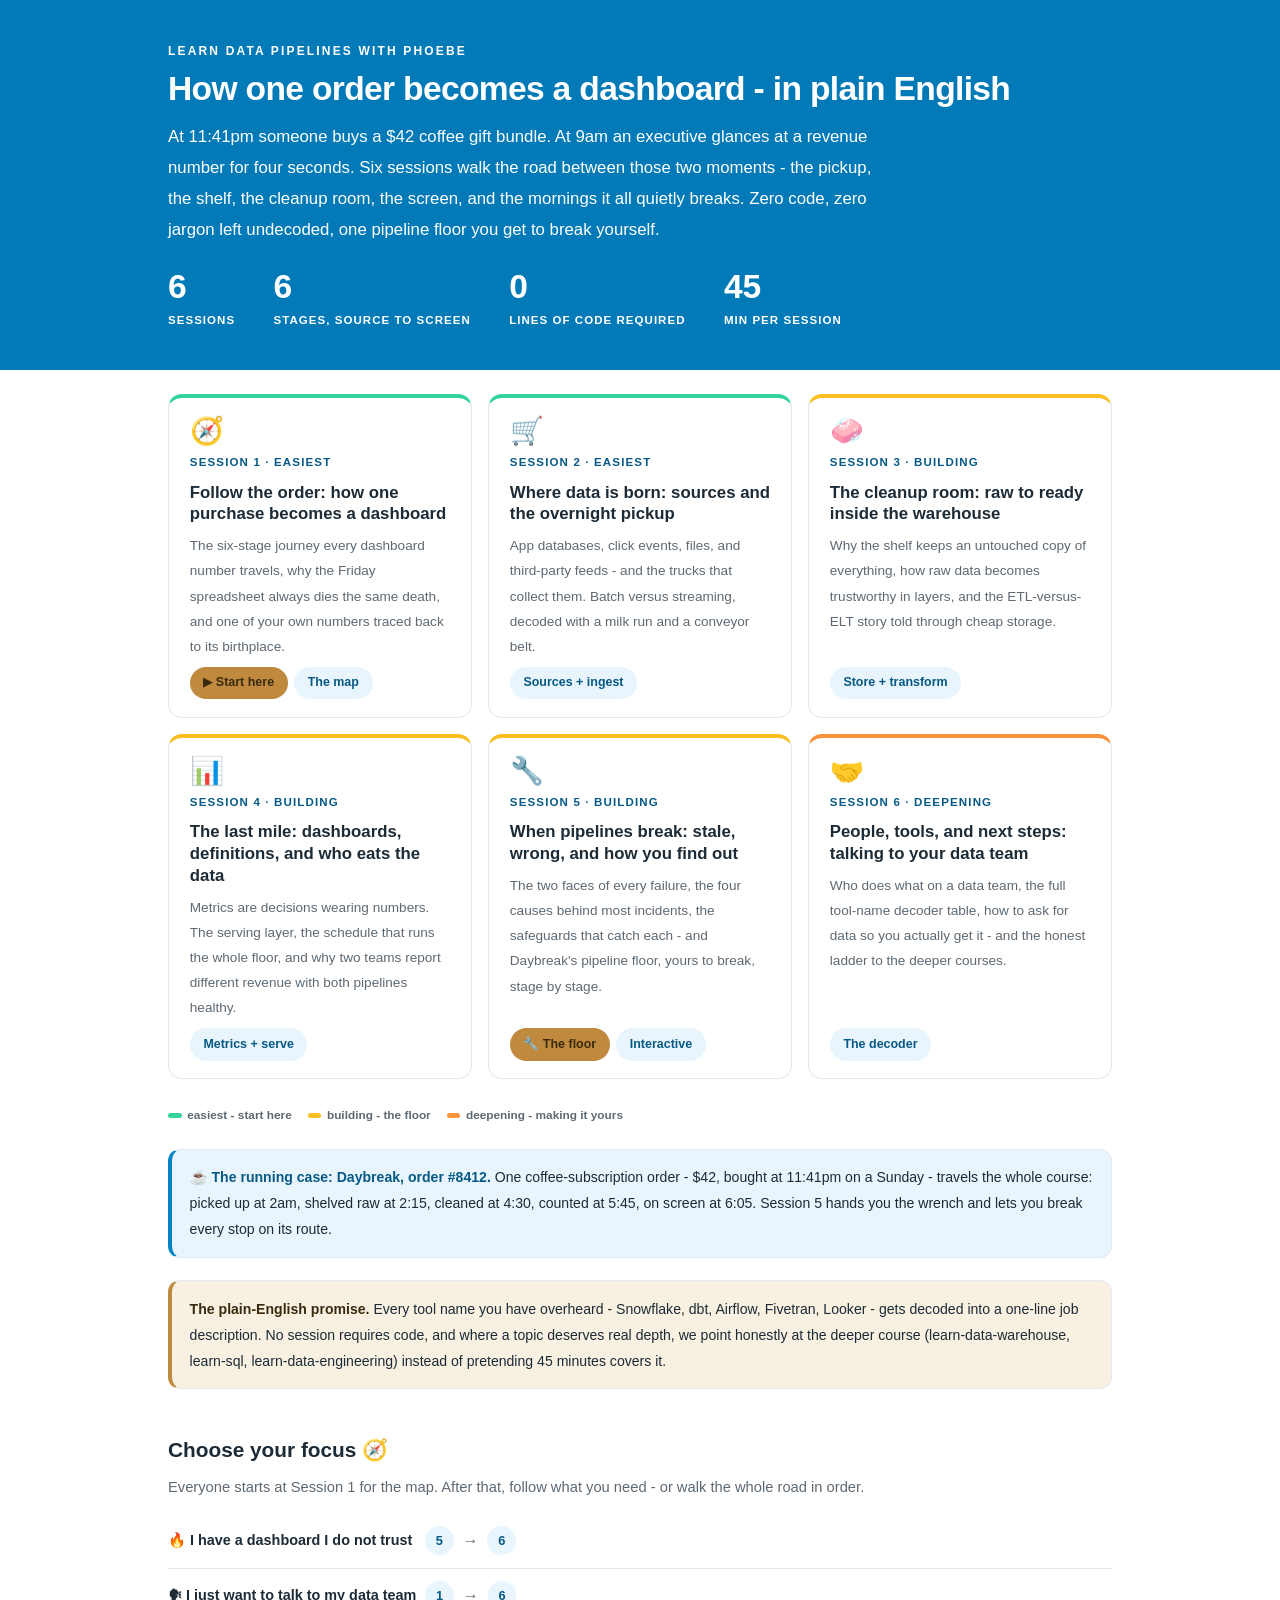
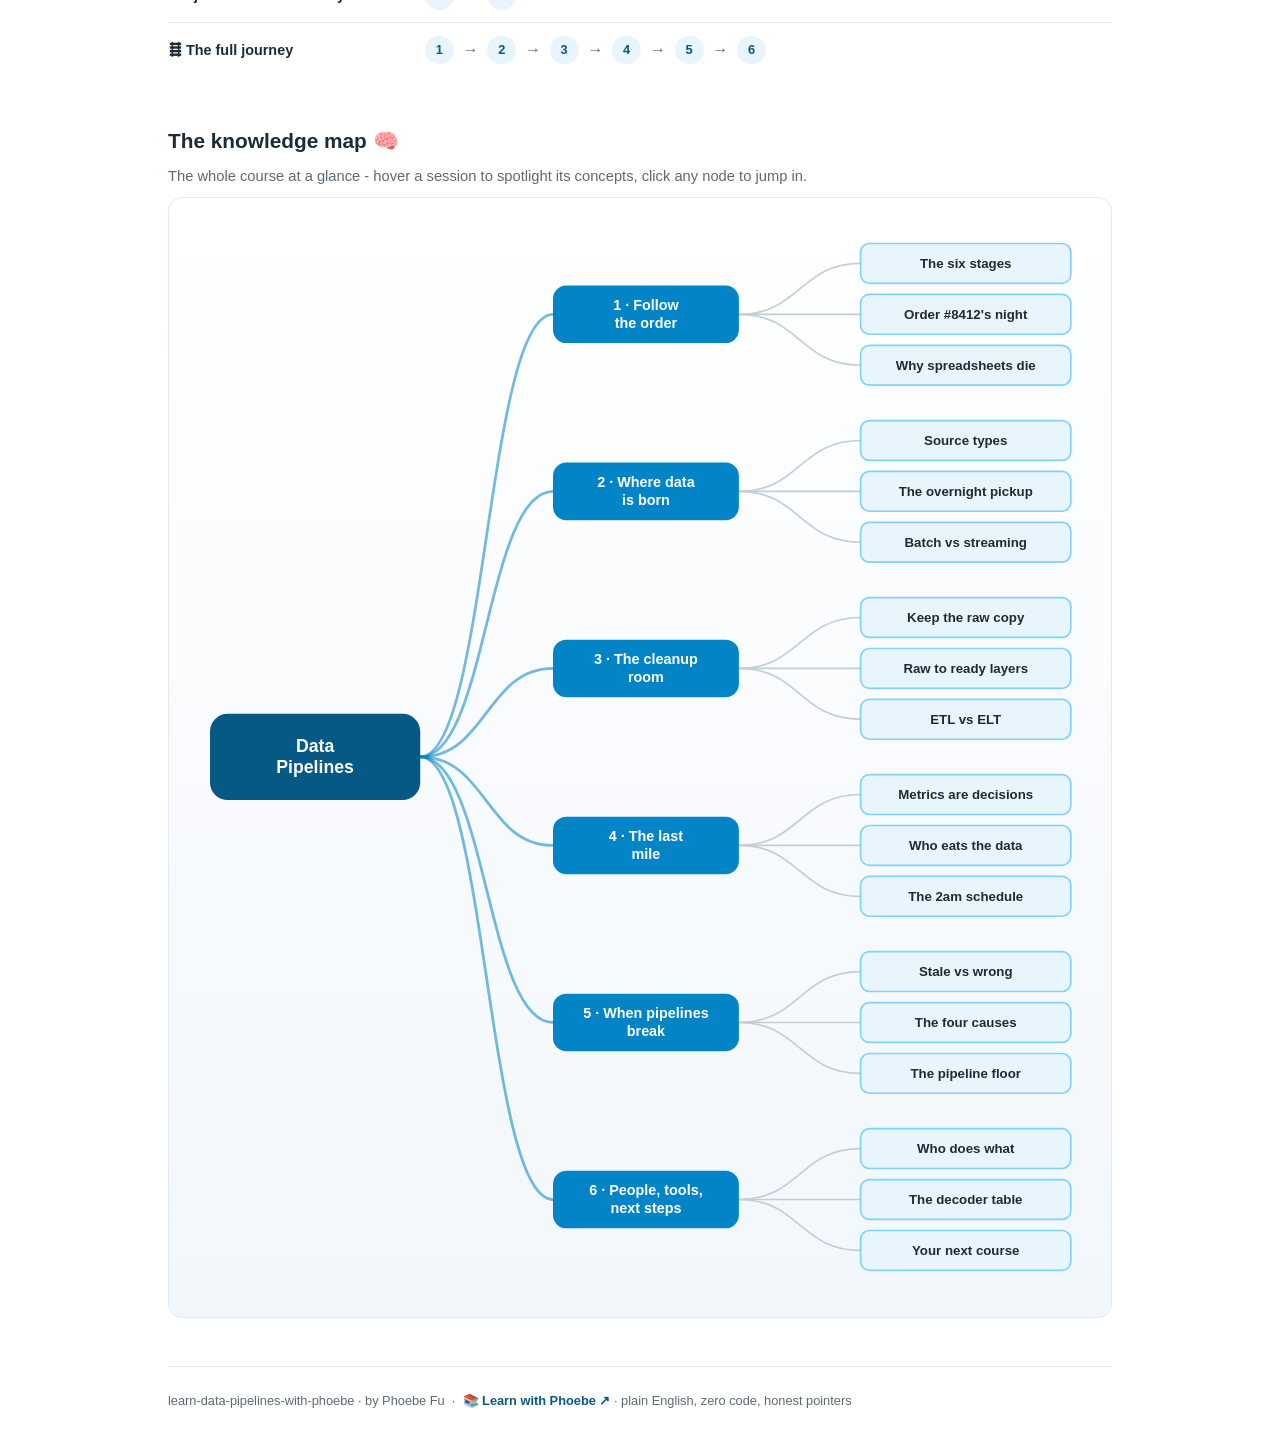
==== commit 8e542590: "Light surfaces everywhere: lightbox, cheat panel, code boxes; contrast and phone-width fixes Every d" ====
--- a/index.html
+++ b/index.html
@@ -19,11 +19,11 @@
 <meta name="twitter:image" content="https://phoebefu6.github.io/learn-data-pipelines-with-phoebe/assets/og-cover.png">
 <!-- social:end -->
 <title>learn data pipelines with phoebe - how one order becomes a dashboard, in plain English</title>
-<link rel="stylesheet" href="assets/style.css?v=10">
+<link rel="stylesheet" href="assets/style.css?v=31">
 <style>
   .stats-row { display: flex; gap: 2.4rem; margin-top: 1.5rem; flex-wrap: wrap; }
   .stat b { display: block; font-size: 2.1rem; font-weight: 800; line-height: 1.05; font-variant-numeric: tabular-nums; }
-  .stat span { font-size: .72rem; opacity: .85; text-transform: uppercase; letter-spacing: .09em; font-weight: 600; }
+  .stat span { font-size: .72rem; opacity: 1; text-transform: uppercase; letter-spacing: .09em; font-weight: 600; }
 
   .course-grid { display: grid; grid-template-columns: repeat(auto-fit, minmax(17rem, 1fr)); gap: 1rem; margin-top: 1.5rem; }
   .course-card {
@@ -56,9 +56,9 @@
   .path { display: flex; gap: .55rem; align-items: center; padding: .75rem 0; border-bottom: .5px solid var(--hairline); flex-wrap: wrap; }
   .path:last-child { border-bottom: none; }
   .path b { min-width: 15.5rem; font-size: .9rem; }
-  .path .pstep { background: var(--indigo-50); color: var(--indigo); border-radius: 999px; padding: .16rem .68rem; font-weight: 700; font-size: .8rem; text-decoration: none; transition: all .12s ease; }
+  .path .pstep { background: var(--indigo-50); color: var(--indigo-deep); border-radius: 999px; padding: .16rem .68rem; font-weight: 700; font-size: .8rem; text-decoration: none; transition: all .12s ease; }
   .path .pstep:hover { background: var(--indigo); color: #fff; }
-  .path .parr { color: var(--faint); font-weight: 700; }
+  .path .parr { color: var(--muted); font-weight: 700; }
 
   .mm-section { margin-top: 1.6rem; }
   .mm-section h2 { font-size: 1.3rem; font-weight: 800; margin-bottom: .2rem; }
@@ -77,6 +77,7 @@
   .project-band { margin-top: 1.4rem; background: var(--indigo-50); border: 1px solid var(--hairline); border-left: 4px solid var(--indigo); border-radius: 12px; padding: .9rem 1.1rem; font-size: .88rem; color: var(--ink); }
   .project-band b { color: var(--indigo-deep); }
 </style>
+<style>/* contrast-patch-2 */ .cnum, .course-card .cnum, .paths a, .pagefoot a, .pstep, .path .pstep { color: var(--indigo-deep); }</style>
 </head>
 <body>
 
@@ -227,6 +228,6 @@
 };
 </script>
 <script src="assets/mindmap.js?v=6"></script>
-<script src="assets/app.js?v=6"></script>
+<script src="assets/app.js?v=31"></script>
 </body>
 </html>
--- a/assets/style.css
+++ b/assets/style.css
@@ -10,15 +10,15 @@
   --indigo-soft: #7DD3FC;
   --indigo-50: #E8F5FD;
   --ink: #1C2B36;
-  --muted: #64707A;
+  --muted: #5E6973;
   --faint: #C3CDD6;
   --hairline: #E3E9EF;
   --amber: #C08A3E;
   --amber-ink: #3A2A0E;
   --amber-50: #F8F0E1;
   --paper: #FFFFFF;
-  --code-bg: #122430;
-  --code-ink: #DCEAF4;
+  --code-bg: #E8F5FD;
+  --code-ink: #1C2B36;
   --radius: 14px;
 }
 
@@ -48,7 +48,7 @@
   font-size: .75rem;
   letter-spacing: .18em;
   text-transform: uppercase;
-  opacity: .85;
+  opacity: 1;
   font-weight: 600;
 }
 .masthead h1 {
@@ -59,7 +59,7 @@
   letter-spacing: -.02em;
 }
 .masthead h1 .accent { color: inherit; }
-.masthead .sub { font-size: 1.05rem; opacity: .92; max-width: 44rem; }
+.masthead .sub { font-size: 1.05rem; opacity: 1; max-width: 44rem; }
 
 .chip-row { display: flex; flex-wrap: wrap; gap: .5rem; margin-top: 1.1rem; }
 .chip {
@@ -73,7 +73,7 @@
   white-space: nowrap;
 }
 .chip.level { background: #fff; color: var(--indigo-text); }
-.chip.audience { background: rgba(255,255,255,.16); color: #fff; border: 1px solid rgba(255,255,255,.35); }
+.chip.audience { background: rgba(255,255,255,.08); color: #fff; border: 1px solid rgba(255,255,255,.35); }
 .chip.time { background: var(--ink); color: #fff; font-variant-numeric: tabular-nums; }
 
 /* ---------- agenda bar ---------- */
@@ -226,7 +226,7 @@
 .pill.light { background: var(--indigo-50); color: var(--indigo-text); }
 .pill.inkpill { background: var(--ink); color: #fff; }
 .pill.amber, .pill.peach { background: var(--amber); color: var(--amber-ink); }
-.pill.bare { color: var(--faint); }
+.pill.bare { color: var(--muted); }
 
 /* ---------- 4D grid ---------- */
 .grid-2 { display: grid; grid-template-columns: repeat(auto-fit, minmax(15rem, 1fr)); gap: .8rem; margin: .5rem 0 1rem; }
@@ -255,10 +255,11 @@
 table.clean td:first-child { font-weight: 600; }
 
 /* ---------- prompt boxes ---------- */
-.prompt-box {
+.prompt-box{
   position: relative;
-  background: var(--code-bg);
-  color: var(--code-ink);
+  background: #E8F5FD;
+  border: 1px solid #E3E9EF;
+  color: #1C2B36;
   border-radius: var(--radius);
   padding: 1.1rem 1.2rem;
   margin: 1rem 0 1.2rem;
@@ -268,12 +269,12 @@
   white-space: pre-wrap;
   word-break: break-word;
 }
-.prompt-box .label {
+.prompt-box .label{
   position: absolute;
   top: -0.7rem;
   left: 1rem;
-  background: var(--indigo-solid);
-  color: #fff;
+  background: #0279B7;
+  color: #FFFFFF;
   font-family: "Inter", -apple-system, sans-serif;
   font-size: .68rem;
   font-weight: 700;
@@ -284,13 +285,13 @@
 }
 .prompt-box.bad .label { background: var(--faint); color: var(--ink); }
 .prompt-box.good .label { background: var(--amber); color: var(--amber-ink); }
-.copy-btn {
+.copy-btn{
   position: absolute;
   top: .7rem;
   right: .7rem;
-  background: rgba(255,255,255,.1);
-  border: 1px solid rgba(255,255,255,.25);
-  color: #fff;
+  background: #FFFFFF;
+  border: 1px solid #E3E9EF;
+  color: #1C2B36;
   border-radius: 999px;
   padding: .25rem .8rem;
   font-size: .72rem;
@@ -299,7 +300,7 @@
   font-family: "Inter", -apple-system, sans-serif;
   transition: background .15s ease;
 }
-.copy-btn:hover { background: rgba(255,255,255,.22); }
+.copy-btn:hover { background: #E3E9EF; }
 .copy-btn.copied { background: var(--amber); border-color: var(--amber); color: var(--amber-ink); }
 
 /* ---------- demo steps ---------- */
@@ -389,11 +390,11 @@
   gap: .4rem;
 }
 
-.lightbox {
+.lightbox{
   position: fixed;
   inset: 0;
   z-index: 100;
-  background: rgba(28,43,54,.9);
+  background: rgba(255,255,255,.97);
   display: none;
   align-items: center;
   justify-content: center;
@@ -401,8 +402,10 @@
   cursor: zoom-out;
 }
 .lightbox.open { display: flex; }
-.lightbox .inner {
+.lightbox .inner{
   background: #fff;
+  border: 1px solid #E3E9EF;
+  box-shadow: 0 10px 40px rgba(28,43,54,.14);
   border-radius: var(--radius);
   padding: 2rem;
   max-width: 94vw;
@@ -410,13 +413,12 @@
   overflow: auto;
 }
 .lightbox .inner svg, .lightbox .inner img { width: min(88vw, 70rem); height: auto; }
-.lightbox .close-hint {
+.lightbox .close-hint{
   position: fixed;
   top: 1rem; right: 1.4rem;
-  color: #fff;
+  color: #1C2B36;
   font-size: .8rem;
   font-weight: 600;
-  opacity: .8;
 }
 
 /* ---------- courses covered ---------- */
@@ -435,19 +437,20 @@
 .covered-row .note { margin-left: auto; color: var(--muted); font-size: .78rem; text-align: right; }
 
 /* ---------- cheat sheet footer ---------- */
-.cheat {
-  background: var(--ink);
-  color: #fff;
+.cheat{
+  background: #E8F5FD;
+  border: 1px solid #E3E9EF;
+  color: #1C2B36;
   border-radius: var(--radius);
   padding: 1.6rem 1.6rem 1.3rem;
   margin-top: 3rem;
 }
 .cheat h3 { font-size: 1.1rem; margin-bottom: 1rem; }
-.cheat h3 span { color: var(--indigo-soft); }
+.cheat h3 span { color: #075985; }
 .cheat .grid-2 { gap: 1rem; }
 .cheat .cheat-item { border-left: 3px solid var(--indigo-mid); padding-left: .8rem; }
-.cheat .cheat-item b { display: block; font-size: .85rem; color: var(--indigo-soft); }
-.cheat .cheat-item span { font-size: .82rem; opacity: .85; }
+.cheat .cheat-item b { display: block; font-size: .85rem; color: #075985; }
+.cheat .cheat-item span { font-size: .82rem; color: #64707A; }
 
 footer.pagefoot {
   border-top: 1px solid var(--hairline);
@@ -542,7 +545,7 @@
   margin-top: 1.1rem;
   flex-wrap: wrap;
 }
-.journey .jlabel { font-size: .7rem; font-weight: 700; text-transform: uppercase; letter-spacing: .09em; opacity: .8; margin-right: .3rem; }
+.journey .jlabel { font-size: .7rem; font-weight: 700; text-transform: uppercase; letter-spacing: .09em; opacity: 1; margin-right: .3rem; }
 .journey a {
   width: 1.7rem; height: 1.7rem;
   border-radius: 999px;
@@ -817,3 +820,32 @@
   color: var(--pv-flag);
 }
 /* === /LWP-PATCH === */
+/* layout-patch-3: phone-width overflow (2026-10-10) */
+.sql-bar { flex-wrap: wrap; }
+@media (max-width: 480px) {
+  .covered-row { flex-wrap: wrap; }
+  .covered-row .note { margin-left: 0; text-align: left; flex-basis: 100%; }
+  details.card summary { flex-wrap: wrap; }
+  details.card summary .mini { white-space: normal; }
+  .wk, .sqlbox, .prompt-box, pre { max-width: 100%; overflow-x: auto; }
+  .mono, code, strong, .note { overflow-wrap: anywhere; }
+  select, input[type=range], label { max-width: 100%; }
+  canvas, svg, img { max-width: 100%; height: auto; }
+  .tree-kids, .tree-node-wrap, .tree-node, .rb-night, .al-row, .gd-field, .tl-row, .sl-row { max-width: 100%; overflow-x: auto; }
+  .tl-cols, .sl-cols, .bb-cols, .ev-cols, [class$="-cols"] { grid-template-columns: 1fr !important; display: grid; }
+  .tl-cols > *, .sl-cols > *, [class$="-cols"] > * { min-width: 0; max-width: 100%; }
+  .mono { white-space: normal; }
+  .er-w, .bb-lab, .tl-lev, .sl-lev { max-width: 100%; white-space: normal; }
+}
+/* contrast-patch-2b */
+.cheat a { color: var(--indigo-deep, var(--ink)); }
+.chip.audience { background: transparent; border-color: rgba(255,255,255,.55); }
+.masthead a, .masthead .sub a { color: #fff; text-decoration: underline; text-underline-offset: 2px; }
+.prompt-box b, .prompt-box strong { color: var(--indigo-deep, var(--ink)); }
+.prompt-box span, .prompt-box em, .prompt-box i { color: inherit; }
+.pp-stamp i { color: var(--ink); }
+/* contrast-patch-2 */
+.klabel, .section-kicker .klabel, details.card summary .caret, .crumb a, .toolbar .crumb a, .pagenav a, .pagefoot a, footer.pagefoot a, .pagefoot p a, .cnum, .course-card .cnum, .pill.light, .covered-row .status.light, .paths a, .tag.concept, .chip.level, .quiz-score, .mmd-launch, .mode.self, .legend .pill.light { color: var(--indigo-deep); }
+.chip.audience { background: transparent; border-color: rgba(255,255,255,.55); }
+.journey a { background: var(--indigo-deep); border-color: rgba(255,255,255,.6); }
+.skip-link { background: var(--indigo-deep); }
